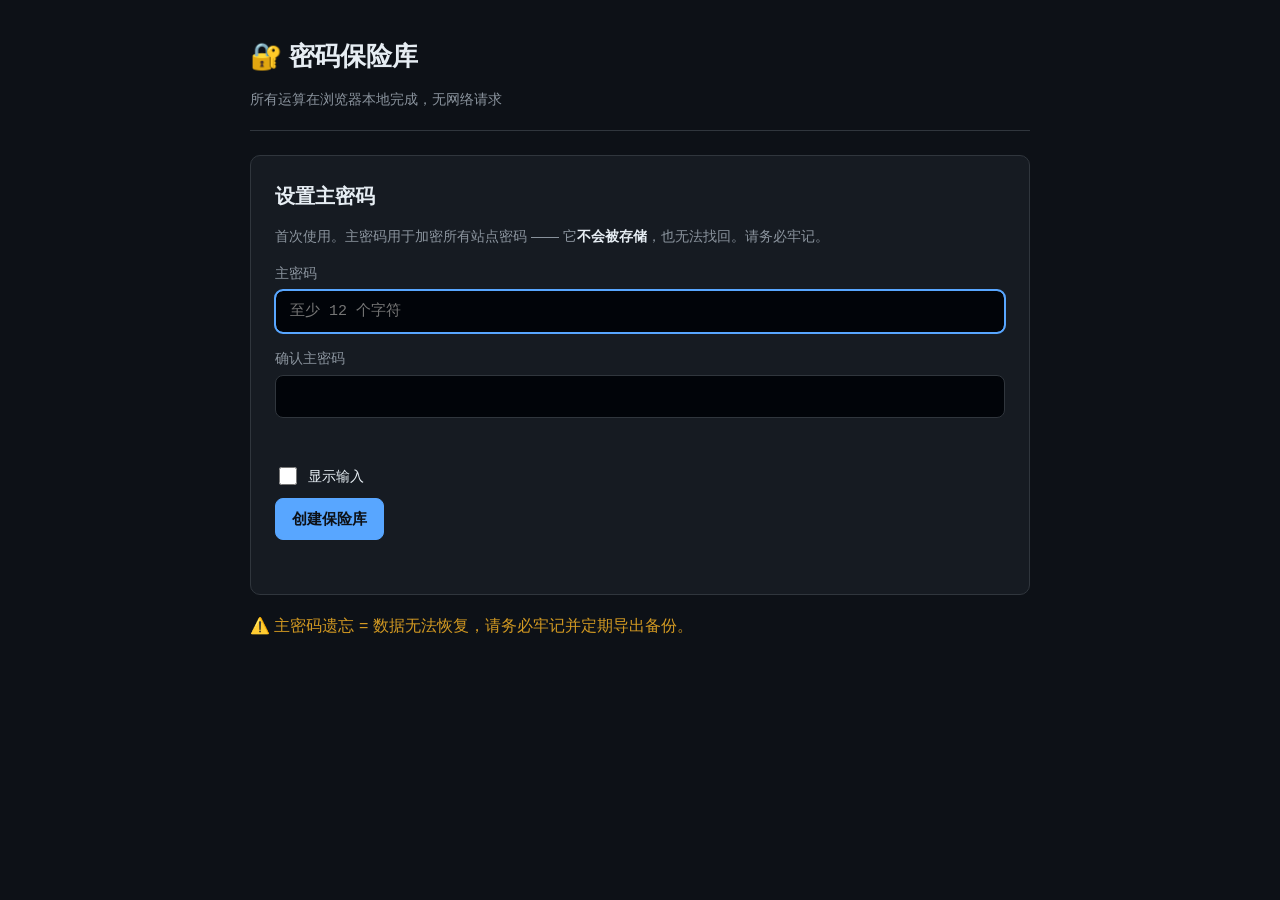
==== docs/index.html @ 6664d23a "upd" ====
<!DOCTYPE html>
<html lang="zh-CN">
<head>
<meta charset="UTF-8">
<meta name="viewport" content="width=device-width, initial-scale=1.0">
<title>密码保险库</title>
<link rel="stylesheet" href="vault/vault.css">
</head>
<body>
<header>
  <h1>🔐 密码保险库</h1>
  <p class="tagline">所有运算在浏览器本地完成，无网络请求</p>
</header>

<!-- ============ 解锁/设置界面 ============ -->
<section id="gate" class="card">
  <div id="gate-setup">
    <h2>设置主密码</h2>
    <p class="hint">首次使用。主密码用于加密所有站点密码 —— 它<b>不会被存储</b>，也无法找回。请务必牢记。</p>
    <label>主密码
      <input type="password" id="setup-pw1" autocomplete="new-password" placeholder="至少 12 个字符">
    </label>
    <label>确认主密码
      <input type="password" id="setup-pw2" autocomplete="new-password">
    </label>
    <div id="setup-meter" class="meter"></div>
    <label class="check"><input type="checkbox" id="setup-show"> 显示输入</label>
    <button id="setup-btn" class="primary">创建保险库</button>
    <div id="setup-status" class="status"></div>
  </div>

  <div id="gate-unlock" hidden>
    <h2>解锁保险库</h2>
    <label>主密码
      <input type="password" id="unlock-pw" autocomplete="current-password" placeholder="输入主密码">
    </label>
    <label class="check"><input type="checkbox" id="unlock-show"> 显示输入</label>
    <button id="unlock-btn" class="primary">解锁</button>
    <div id="unlock-status" class="status"></div>
    <p class="hint small">忘记主密码 = 数据无法恢复。可<a href="#" id="reset-link">重置保险库</a>（将清除所有数据）。</p>
  </div>
</section>

<!-- ============ 主界面 ============ -->
<main id="app" hidden>
  <div class="toolbar">
    <input type="search" id="search" placeholder="搜索站点…" autocomplete="off">
    <button id="add-btn" class="primary">+ 添加</button>
    <button id="lock-btn">锁定</button>
    <button id="menu-btn" title="设置">⚙</button>
  </div>
  <div id="entries" class="entries"></div>
  <div id="empty-hint" class="empty" hidden>暂无条目。点「+ 添加」创建第一个。</div>
</main>

<!-- ============ 添加/编辑条目 ============ -->
<dialog id="entry-dialog">
  <form method="dialog" id="entry-form">
    <h3 id="entry-title">添加条目</h3>
    <label>站点名称
      <input type="text" id="e-name" required placeholder="如 github.com">
    </label>
    <label>用户名 / 邮箱
      <input type="text" id="e-user" placeholder="可选">
    </label>
    <label>密码
      <div class="pw-row">
        <input type="text" id="e-pw" placeholder="手动输入或生成">
        <button type="button" id="e-gen" title="生成">🎲</button>
        <button type="button" id="e-copy" title="复制">⧉</button>
      </div>
    </label>
    <fieldset class="genopts">
      <legend>生成器</legend>
      <label>长度 <input type="number" id="g-len" value="20" min="6" max="64"></label>
      <label class="check"><input type="checkbox" id="g-upper" checked> A-Z</label>
      <label class="check"><input type="checkbox" id="g-lower" checked> a-z</label>
      <label class="check"><input type="checkbox" id="g-digit" checked> 0-9</label>
      <label class="check"><input type="checkbox" id="g-sym" checked> 符号</label>
      <label class="check"><input type="checkbox" id="g-amb"> 剔除易混淆</label>
    </fieldset>
    <div id="e-meter" class="meter"></div>
    <div class="dialog-actions">
      <button type="button" id="e-cancel">取消</button>
      <button type="submit" id="e-save" class="primary">保存</button>
    </div>
  </form>
</dialog>

<!-- ============ 设置菜单 ============ -->
<dialog id="menu-dialog">
  <h3>设置</h3>
  <button id="m-change" class="full">修改主密码</button>
  <button id="m-export" class="full">导出备份（密文）</button>
  <label class="full">导入备份
    <input type="file" id="m-import-file" accept=".json,application/json">
  </label>
  <button id="m-reset" class="full danger">重置保险库（清除全部）</button>
  <div class="dialog-actions"><button id="m-close" class="primary">关闭</button></div>
</dialog>

<!-- ============ 修改主密码 ============ -->
<dialog id="change-dialog">
  <form method="dialog" id="change-form">
    <h3>修改主密码</h3>
    <label>当前主密码 <input type="password" id="c-old" autocomplete="current-password"></label>
    <label>新主密码 <input type="password" id="c-new1" autocomplete="new-password"></label>
    <label>确认新主密码 <input type="password" id="c-new2" autocomplete="new-password"></label>
    <div id="c-status" class="status"></div>
    <div class="dialog-actions">
      <button type="button" id="c-cancel">取消</button>
      <button type="submit" class="primary">确认修改</button>
    </div>
  </form>
</dialog>

<footer>
  <p class="warn">⚠️ 主密码遗忘 = 数据无法恢复，请务必牢记并定期导出备份。</p>
</footer>

<script src="vault/crypto.js"></script>
<script src="vault/generator.js"></script>
<script src="vault/vault.js"></script>
<script src="vault/ui.js"></script>
</body>
</html>
---- docs/vault/vault.css ----
:root {
  --bg: #0d1117;
  --bg-soft: #161b22;
  --bg-input: #010409;
  --border: #30363d;
  --text: #e6edf3;
  --text-dim: #8b949e;
  --accent: #58a6ff;
  --accent-hover: #79b8ff;
  --green: #3fb950;
  --red: #f85149;
  --yellow: #d29922;
  --mono: ui-monospace, SFMono-Regular, "SF Mono", Menlo, Consolas, "Liberation Mono", monospace;
  --sans: -apple-system, BlinkMacSystemFont, "Segoe UI", "PingFang SC", "Hiragino Sans GB",
          "Microsoft YaHei", "Noto Sans SC", sans-serif;
}
* { box-sizing: border-box; }
html { -webkit-text-size-adjust: 100%; }
body {
  margin: 0; background: var(--bg); color: var(--text);
  font-family: var(--sans); font-size: 16px; line-height: 1.6;
  -webkit-font-smoothing: antialiased;
  max-width: 820px; margin: 0 auto; padding: 0 20px 48px;
}

header { padding: 36px 0 20px; border-bottom: 1px solid var(--border); margin-bottom: 24px; }
header h1 { margin: 0; font-size: 26px; font-weight: 700; letter-spacing: -0.01em; }
.tagline { margin: 10px 0 0; color: var(--text-dim); font-size: 14px; }

.card, main {
  background: var(--bg-soft); border: 1px solid var(--border); border-radius: 10px;
  padding: 24px; margin-bottom: 18px;
}
.card h2 { margin: 0 0 14px; font-size: 20px; font-weight: 600; }

label {
  display: flex; flex-direction: column; gap: 6px;
  font-size: 14px; color: var(--text-dim); margin-bottom: 14px;
}
label.check {
  flex-direction: row; align-items: center; gap: 8px;
  font-size: 14px; color: var(--text); margin-bottom: 10px;
}
label.full { display: block; margin-bottom: 12px; }

input[type=text], input[type=password], input[type=search], input[type=number], select {
  background: var(--bg-input); color: var(--text); border: 1px solid var(--border);
  border-radius: 8px; padding: 12px 14px; font-family: inherit; font-size: 15px; width: 100%;
  -webkit-appearance: none; appearance: none;
}
input[type=password], input[type=text]#e-pw {
  font-family: var(--mono); font-size: 15px;
}
input:focus, select:focus { outline: 2px solid var(--accent); outline-offset: -1px; border-color: var(--accent); }
input[type=number] { width: 96px; }
input[type=search] { flex: 1; min-width: 0; }
input[type=checkbox] { width: 18px; height: 18px; accent-color: var(--accent); }
input[type=file] { font-size: 14px; }

button {
  font-family: inherit; font-size: 15px; cursor: pointer; border-radius: 8px;
  border: 1px solid var(--border); background: var(--bg-soft); color: var(--text);
  padding: 10px 16px; min-height: 42px;
  transition: border-color .15s, color .15s, background .15s;
}
button:hover { border-color: var(--accent); color: var(--accent); }
button.primary {
  background: var(--accent); color: #0d1117; border-color: var(--accent); font-weight: 600;
}
button.primary:hover { background: var(--accent-hover); color: #0d1117; }
button.primary:disabled { opacity: 0.5; cursor: wait; }
button.danger { color: var(--red); border-color: var(--red); }
button.danger:hover { background: var(--red); color: #fff; }
button.full { display: block; width: 100%; margin-bottom: 10px; text-align: left; }
button.danger-text { color: var(--red); }
button.danger-text:hover { color: #fff; background: var(--red); border-color: var(--red); }

.hint { color: var(--text-dim); font-size: 14px; margin: 0 0 14px; line-height: 1.55; }
.hint.small { font-size: 13px; margin: 6px 0; }
.hint b, .hint a { color: var(--text); }
a { color: var(--accent); text-decoration: none; }
a:hover { text-decoration: underline; }
.warn { color: var(--yellow); }

.status { font-size: 14px; min-height: 20px; margin-top: 10px; color: var(--text-dim); }
.status.ok { color: var(--green); }
.status.err { color: var(--red); }

/* 强度计 */
.meter { font-size: 13px; color: var(--text-dim); min-height: 20px; margin: -2px 0 14px; }
.meter .bar {
  display: inline-block; height: 8px; width: 140px; background: var(--border);
  border-radius: 4px; vertical-align: middle; margin-right: 10px; overflow: hidden;
}
.meter .fill { display: block; height: 100%; width: 0; background: var(--red); transition: width .2s, background .2s; }
.meter.weak .fill { background: var(--red); }
.meter.medium .fill { background: var(--yellow); }
.meter.strong .fill { background: var(--green); }
.meter.excellent .fill { background: var(--green); }

/* 工具栏 */
.toolbar { display: flex; gap: 10px; align-items: center; margin-bottom: 18px; flex-wrap: wrap; }
.toolbar #search { flex: 1; min-width: 140px; }
.toolbar button { flex-shrink: 0; }

/* 条目列表 */
.entries { display: flex; flex-direction: column; gap: 10px; }
.entry {
  background: var(--bg-input); border: 1px solid var(--border);
  border-radius: 8px; padding: 14px 16px;
}
.entry-head { display: flex; align-items: center; gap: 10px; flex-wrap: wrap; }
.entry-name { font-weight: 600; flex: 1 1 auto; min-width: 0; font-size: 16px; word-break: break-word; }
.entry-user { color: var(--text-dim); font-size: 13px; flex-shrink: 0; }
.entry-actions { display: flex; gap: 6px; flex-wrap: wrap; }
.entry-actions button { padding: 6px 12px; font-size: 13px; min-height: 34px; }
.pw-display { display: flex; align-items: center; gap: 10px; margin-top: 10px; flex-wrap: wrap; }
.pw-display code {
  flex: 1 1 200px; background: var(--bg); padding: 8px 10px;
  border-radius: 5px; font-family: var(--mono); font-size: 15px; word-break: break-all;
}
.pw-display .meta { color: var(--text-dim); font-size: 12px; }
.empty { color: var(--text-dim); text-align: center; padding: 36px 12px; font-size: 15px; }

/* dialog */
dialog {
  background: var(--bg-soft); border: 1px solid var(--border); border-radius: 12px;
  color: var(--text); padding: 0; max-width: min(520px, 94vw); width: 100%;
}
dialog::backdrop { background: rgba(1,4,9,0.75); }
form { padding: 22px; }
dialog h3 { margin: 0 0 16px; font-size: 19px; font-weight: 600; }
.pw-row { display: flex; gap: 6px; }
.pw-row input { flex: 1; }
.pw-row button { padding: 8px 12px; min-height: 42px; }
.genopts {
  border: 1px solid var(--border); border-radius: 8px;
  padding: 12px 14px 4px; margin: 0 0 14px;
}
.genopts legend { color: var(--text-dim); font-size: 12px; padding: 0 6px; }
.genopts label {
  display: inline-flex; flex-direction: row; align-items: center;
  margin-right: 14px; margin-bottom: 8px; font-size: 14px;
}
.genopts label[for=g-len], .genopts label:has(input[type=number]) {
  display: inline-flex; gap: 8px;
}
.dialog-actions { display: flex; justify-content: flex-end; gap: 10px; margin-top: 18px; flex-wrap: wrap; }
.dialog-actions button { flex-shrink: 0; }
hr { border: none; border-top: 1px solid var(--border); margin: 14px 0; }

/* ============ 移动端适配 ============ */
@media (max-width: 640px) {
  body { padding: 0 14px 32px; font-size: 15px; }
  header { padding: 24px 0 16px; margin-bottom: 20px; }
  header h1 { font-size: 22px; }
  .tagline { font-size: 13px; }

  .card, main { padding: 18px; border-radius: 8px; }
  .card h2 { font-size: 18px; }

  .toolbar { gap: 8px; }
  .toolbar #search { flex: 1 0 100%; order: -1; }
  .toolbar button { flex: 1; }

  .entry { padding: 12px 14px; }
  .entry-head { gap: 8px; }
  .entry-name { font-size: 15px; flex-basis: 100%; }
  .entry-user { flex-basis: 100%; }
  .entry-actions { width: 100%; margin-top: 8px; }
  .entry-actions button { flex: 1; padding: 8px 6px; font-size: 13px; }

  .pw-display code { font-size: 14px; }

  dialog { max-width: 100vw; border-radius: 12px 12px 0 0; margin: 0; }
  form { padding: 18px; }
  dialog h3 { font-size: 17px; }
  .dialog-actions button { flex: 1; }

  input[type=text], input[type=password], input[type=search], input[type=number], select {
    font-size: 16px;   /* iOS 防止输入时自动放大页面 */
    padding: 11px 12px;
  }
  button { font-size: 15px; }
}

@media (max-width: 380px) {
  body { padding: 0 10px 24px; }
  .card, main { padding: 14px; }
  header h1 { font-size: 20px; }
}
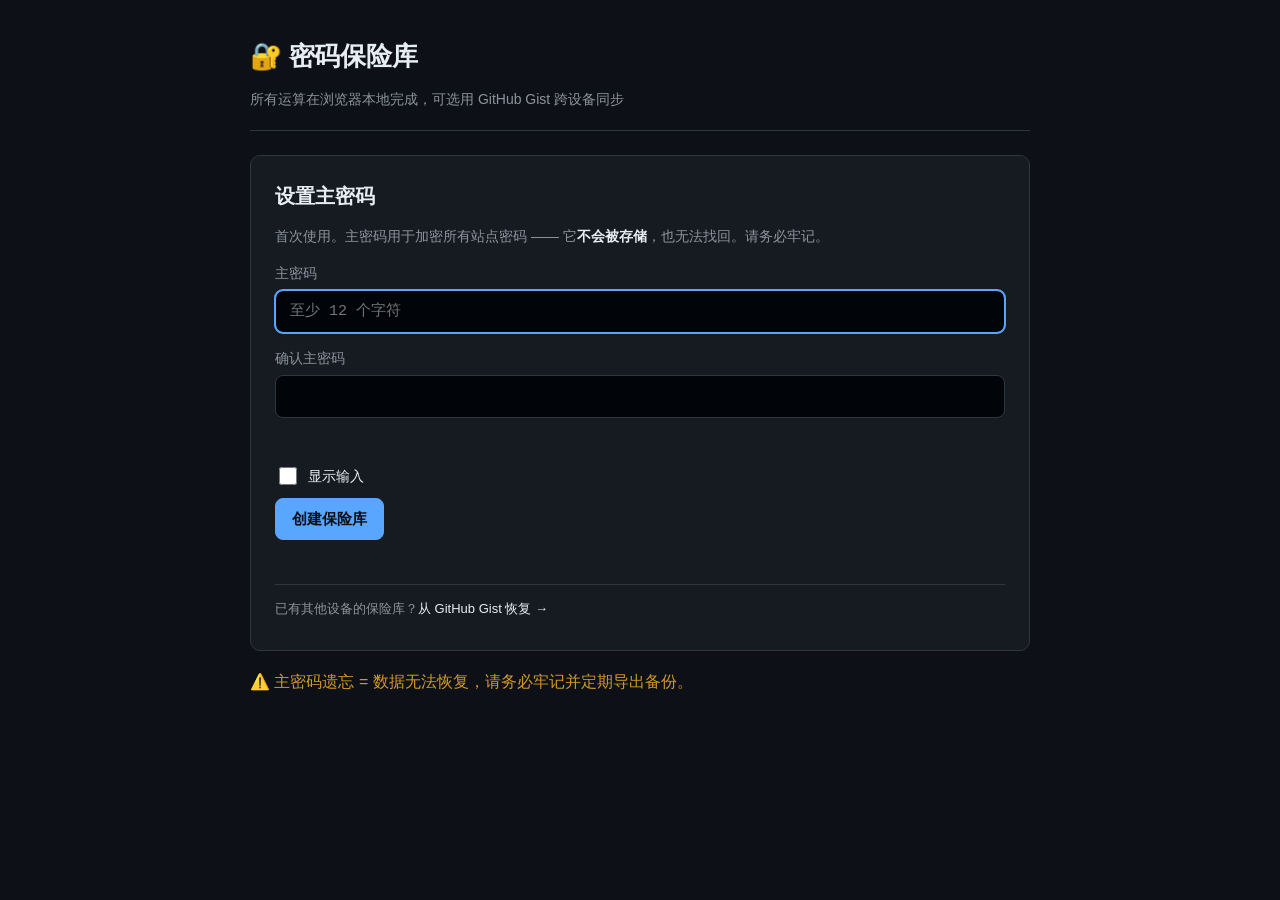
==== commit 29c588ba: "support PAT Authentication" ====
--- a/docs/index.html
+++ b/docs/index.html
@@ -9,7 +9,7 @@
 <body>
 <header>
   <h1>🔐 密码保险库</h1>
-  <p class="tagline">所有运算在浏览器本地完成，无网络请求</p>
+  <p class="tagline">所有运算在浏览器本地完成，可选用 GitHub Gist 跨设备同步</p>
 </header>
 
 <!-- ============ 解锁/设置界面 ============ -->
@@ -27,6 +27,8 @@
     <label class="check"><input type="checkbox" id="setup-show"> 显示输入</label>
     <button id="setup-btn" class="primary">创建保险库</button>
     <div id="setup-status" class="status"></div>
+    <hr>
+    <p class="hint small">已有其他设备的保险库？<a href="#" id="restore-link">从 GitHub Gist 恢复 →</a></p>
   </div>
 
   <div id="gate-unlock" hidden>
@@ -43,6 +45,7 @@
 
 <!-- ============ 主界面 ============ -->
 <main id="app" hidden>
+  <div id="sync-badge" class="sync-badge" hidden></div>
   <div class="toolbar">
     <input type="search" id="search" placeholder="搜索站点…" autocomplete="off">
     <button id="add-btn" class="primary">+ 添加</button>
@@ -89,14 +92,17 @@
 
 <!-- ============ 设置菜单 ============ -->
 <dialog id="menu-dialog">
-  <h3>设置</h3>
-  <button id="m-change" class="full">修改主密码</button>
-  <button id="m-export" class="full">导出备份（密文）</button>
-  <label class="full">导入备份
-    <input type="file" id="m-import-file" accept=".json,application/json">
-  </label>
-  <button id="m-reset" class="full danger">重置保险库（清除全部）</button>
-  <div class="dialog-actions"><button id="m-close" class="primary">关闭</button></div>
+  <form method="dialog">
+    <h3>设置</h3>
+    <button type="button" id="m-sync" class="full">☁ 云同步设置</button>
+    <button type="button" id="m-change" class="full">修改主密码</button>
+    <button type="button" id="m-export" class="full">导出备份（密文）</button>
+    <label class="full">导入备份
+      <input type="file" id="m-import-file" accept=".json,application/json">
+    </label>
+    <button type="button" id="m-reset" class="full danger">重置保险库（清除全部）</button>
+    <div class="dialog-actions"><button type="button" id="m-close" class="primary">关闭</button></div>
+  </form>
 </dialog>
 
 <!-- ============ 修改主密码 ============ -->
@@ -114,12 +120,103 @@
   </form>
 </dialog>
 
+<!-- ============ 云同步配置 ============ -->
+<dialog id="sync-dialog">
+  <form method="dialog" id="sync-form">
+    <h3>云同步（GitHub Gist）</h3>
+
+    <!-- 未启用时显示 -->
+    <div id="sync-off">
+      <p class="hint">
+        将加密后的保险库存到你自己的 <b>私有 GitHub Gist</b>，实现跨设备同步。
+        Gist 内容始终是密文，GitHub 看不到任何明文。
+      </p>
+      <label>Personal Access Token
+        <input type="password" id="sync-token" autocomplete="off"
+               placeholder="ghp_ / github_pat_ 开头">
+      </label>
+      <p class="hint small">
+        在 <a href="https://github.com/settings/personal-access-tokens/new" target="_blank" rel="noreferrer">
+        GitHub → Settings → Developer settings → Fine-grained tokens</a>
+        创建，仅需勾选 <b>Gists: Read and write</b> 权限。
+      </p>
+      <label>Gist ID <span class="dim">（可选，已有则复用；留空则自动创建）</span>
+        <input type="text" id="sync-gistid" autocomplete="off" placeholder="留空 = 创建新 Gist">
+      </label>
+      <div id="sync-off-status" class="status"></div>
+      <div class="dialog-actions">
+        <button type="button" id="sync-cancel">取消</button>
+        <button type="button" id="sync-enable" class="primary">启用同步</button>
+      </div>
+    </div>
+
+    <!-- 已启用时显示 -->
+    <div id="sync-on" hidden>
+      <p class="hint">
+        云同步已启用。<br>
+        <b>Gist ID：</b><code id="sync-info-gistid"></code><br>
+        <b>上次同步：</b><span id="sync-info-time"></span>
+      </p>
+      <div id="sync-on-status" class="status"></div>
+      <div class="dialog-actions" style="flex-wrap: wrap; gap: 8px;">
+        <button type="button" id="sync-pull">立即拉取</button>
+        <button type="button" id="sync-push">立即推送</button>
+        <button type="button" id="sync-disable" class="danger">关闭同步</button>
+        <button type="button" id="sync-close-on" class="primary">关闭</button>
+      </div>
+    </div>
+  </form>
+</dialog>
+
+<!-- ============ 同步冲突 ============ -->
+<dialog id="conflict-dialog">
+  <form method="dialog">
+    <h3>⚠ 同步冲突</h3>
+    <p class="hint">
+      检测到<b>远端 Gist 与本地不一致</b>——你可能在另一台设备上修改过。请选择处理方式：
+    </p>
+    <div class="dialog-actions" style="flex-direction: column; align-items: stretch;">
+      <button type="button" id="cf-pull" class="full">拉取远端 → 覆盖本地（推荐）</button>
+      <button type="button" id="cf-push" class="full danger">本地覆盖远端（放弃远端变更）</button>
+      <button type="button" id="cf-later" class="full">稍后处理（保持本地未同步）</button>
+    </div>
+  </form>
+</dialog>
+
+<!-- ============ 从 Gist 恢复 ============ -->
+<dialog id="restore-dialog">
+  <form method="dialog" id="restore-form">
+    <h3>从 GitHub Gist 恢复</h3>
+    <p class="hint">
+      从另一台已启用云同步的设备接入。你需要：<br>
+      1. 该设备的 <b>Gist ID</b><br>
+      2. 一个有 <b>Gists</b> 权限的 GitHub PAT<br>
+      3. 创建保险库时的 <b>主密码</b>
+    </p>
+    <label>Personal Access Token
+      <input type="password" id="r-token" autocomplete="off">
+    </label>
+    <label>Gist ID
+      <input type="text" id="r-gistid" autocomplete="off">
+    </label>
+    <label>主密码
+      <input type="password" id="r-master" autocomplete="current-password">
+    </label>
+    <div id="r-status" class="status"></div>
+    <div class="dialog-actions">
+      <button type="button" id="r-cancel">取消</button>
+      <button type="button" id="r-go" class="primary">恢复</button>
+    </div>
+  </form>
+</dialog>
+
 <footer>
   <p class="warn">⚠️ 主密码遗忘 = 数据无法恢复，请务必牢记并定期导出备份。</p>
 </footer>
 
 <script src="vault/crypto.js"></script>
 <script src="vault/generator.js"></script>
+<script src="vault/sync.js"></script>
 <script src="vault/vault.js"></script>
 <script src="vault/ui.js"></script>
 </body>
--- a/docs/vault/vault.css
+++ b/docs/vault/vault.css
@@ -122,6 +122,24 @@
 .pw-display .meta { color: var(--text-dim); font-size: 12px; }
 .empty { color: var(--text-dim); text-align: center; padding: 36px 12px; font-size: 15px; }
 
+/* ============ 云同步徽章 ============ */
+.sync-badge {
+  display: inline-flex; align-items: center; gap: 4px;
+  padding: 6px 12px; border-radius: 999px; font-size: 13px;
+  background: var(--bg-input); border: 1px solid var(--border);
+  color: var(--text-dim); cursor: pointer;
+  margin-bottom: 12px;
+  transition: border-color .15s, color .15s;
+}
+.sync-badge:hover { border-color: var(--accent); color: var(--accent); }
+.sync-badge.ok { color: var(--green); border-color: rgba(63, 185, 80, 0.4); }
+.sync-badge.syncing { color: var(--accent); border-color: rgba(88, 166, 255, 0.4); }
+.sync-badge.pending { color: var(--yellow); border-color: rgba(210, 153, 34, 0.4); }
+.sync-badge.err { color: var(--red); border-color: rgba(248, 81, 73, 0.4); }
+
+.dim { color: var(--text-dim); font-weight: normal; }
+code { font-family: var(--mono); }
+
 /* dialog */
 dialog {
   background: var(--bg-soft); border: 1px solid var(--border); border-radius: 12px;
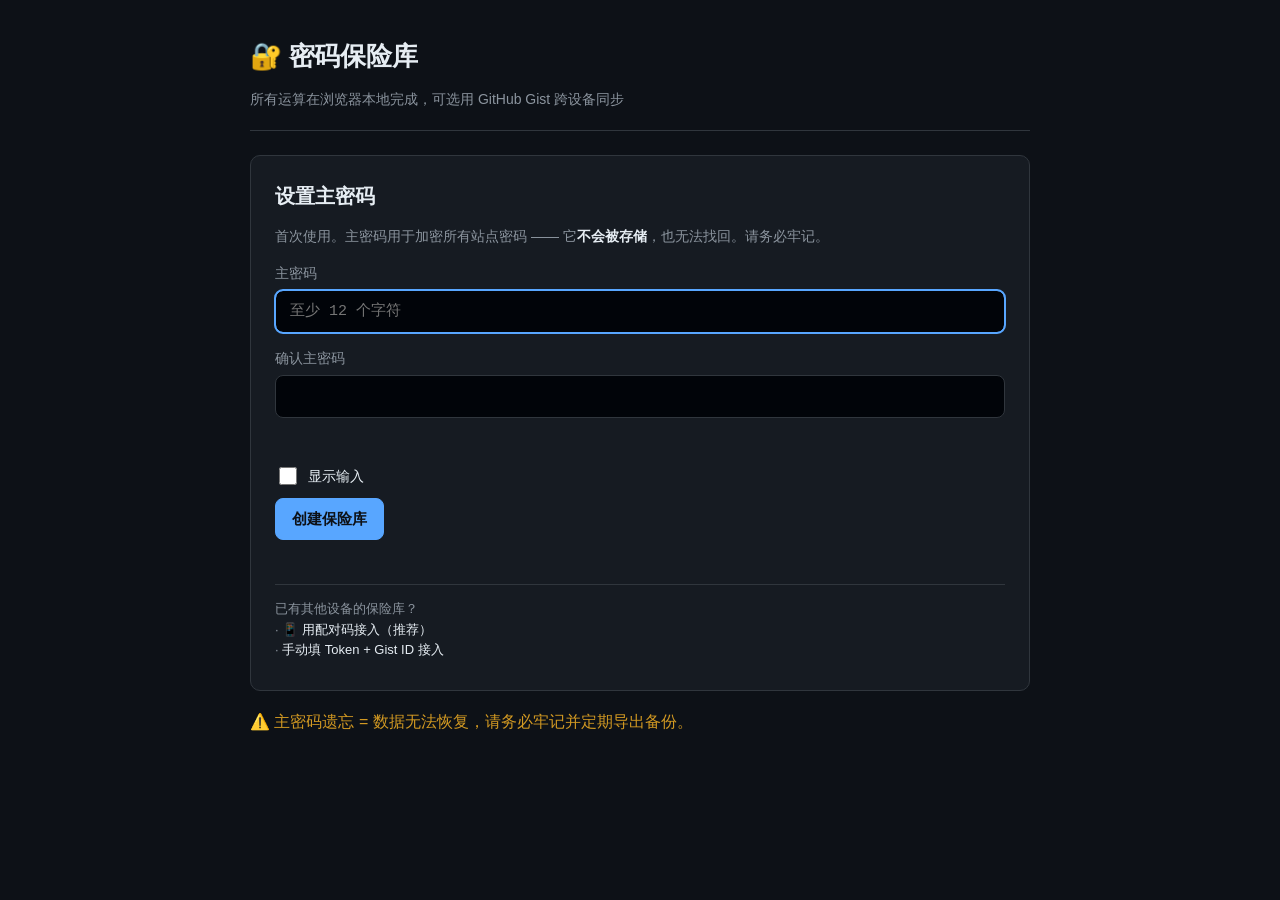
==== commit c7d32321: "support QR auth and PAT modification" ====
--- a/docs/index.html
+++ b/docs/index.html
@@ -28,7 +28,11 @@
     <button id="setup-btn" class="primary">创建保险库</button>
     <div id="setup-status" class="status"></div>
     <hr>
-    <p class="hint small">已有其他设备的保险库？<a href="#" id="restore-link">从 GitHub Gist 恢复 →</a></p>
+    <p class="hint small">
+      已有其他设备的保险库？<br>
+      · <a href="#" id="pair-link">📱 用配对码接入（推荐）</a><br>
+      · <a href="#" id="restore-link">手动填 Token + Gist ID 接入</a>
+    </p>
   </div>
 
   <div id="gate-unlock" hidden>
@@ -155,15 +159,43 @@
       <p class="hint">
         云同步已启用。<br>
         <b>Gist ID：</b><code id="sync-info-gistid"></code><br>
+        <b>Token 状态：</b><span id="sync-info-token">检测中…</span><br>
         <b>上次同步：</b><span id="sync-info-time"></span>
       </p>
       <div id="sync-on-status" class="status"></div>
       <div class="dialog-actions" style="flex-wrap: wrap; gap: 8px;">
+        <button type="button" id="sync-add-device" class="primary">📱 添加新设备</button>
         <button type="button" id="sync-pull">立即拉取</button>
         <button type="button" id="sync-push">立即推送</button>
+        <button type="button" id="sync-replace-token">🔄 更换 Token</button>
         <button type="button" id="sync-disable" class="danger">关闭同步</button>
-        <button type="button" id="sync-close-on" class="primary">关闭</button>
+        <button type="button" id="sync-close-on">关闭</button>
       </div>
+    </div>
+  </form>
+</dialog>
+
+<!-- ============ 添加新设备（QR 配对）============ -->
+<dialog id="pair-dialog">
+  <form method="dialog">
+    <h3>📱 添加新设备</h3>
+    <p class="hint">
+      在<b>新设备</b>上扫描 QR 码或打开链接，然后输入下方 <b>PIN 码</b> 与主密码即可接入。
+      配对码 <b>30 秒后失效</b>，且一次生成一次一变。
+    </p>
+    <div id="pair-qr" class="pair-qr"></div>
+    <div class="pair-pin-box">
+      <div class="pair-pin-label">配对 PIN</div>
+      <div class="pair-pin" id="pair-pin">- - - -</div>
+    </div>
+    <div class="pair-url-row">
+      <input type="text" id="pair-url" readonly>
+      <button type="button" id="pair-copy">复制链接</button>
+    </div>
+    <div id="pair-countdown" class="hint small"></div>
+    <div class="dialog-actions">
+      <button type="button" id="pair-regen">重新生成</button>
+      <button type="button" id="pair-close" class="primary">关闭</button>
     </div>
   </form>
 </dialog>
@@ -210,12 +242,87 @@
   </form>
 </dialog>
 
+<!-- ============ 用配对码接入 ============ -->
+<dialog id="accept-dialog">
+  <form method="dialog" id="accept-form">
+    <h3>📱 用配对码接入</h3>
+    <p class="hint">
+      在源设备打开「设置 → 云同步 → 📱 添加新设备」，然后：<br>
+      · 扫码打开的链接会自动填入 <b>配对码</b>；<br>
+      · 或将链接粘贴到下方，再输入源设备屏幕上显示的 <b>4 位 PIN</b>。
+    </p>
+    <label>配对链接 <span class="dim">（扫码自动填入，或手动粘贴）</span>
+      <input type="text" id="a-url" autocomplete="off" placeholder="https://.../#pair=...">
+    </label>
+    <label>PIN 码
+      <input type="text" id="a-pin" inputmode="numeric" pattern="\d{4}" maxlength="4"
+             autocomplete="off" placeholder="4 位数字">
+    </label>
+    <label>主密码
+      <input type="password" id="a-master" autocomplete="current-password">
+    </label>
+    <div id="a-status" class="status"></div>
+    <div class="dialog-actions">
+      <button type="button" id="a-cancel">取消</button>
+      <button type="button" id="a-go" class="primary">接入</button>
+    </div>
+  </form>
+</dialog>
+
+<!-- ============ 更换 Token ============ -->
+<dialog id="replace-token-dialog">
+  <form method="dialog">
+    <h3>🔄 更换 Personal Access Token</h3>
+    <p class="hint">
+      粘贴新的 GitHub Fine-grained PAT（需 <b>Gists: Read and write</b> 权限）。
+      Gist ID 不会改变——新 Token 必须能访问<b>当前 Gist</b>，否则不予保存。
+    </p>
+    <label>新 Token
+      <input type="password" id="rt-token" autocomplete="off"
+             placeholder="ghp_ / github_pat_ 开头">
+    </label>
+    <p class="hint small">
+      在 <a href="https://github.com/settings/personal-access-tokens/new" target="_blank" rel="noreferrer">GitHub 设置</a>
+      创建新 token。旧 token 若已泄露/过期，请到
+      <a href="https://github.com/settings/tokens" target="_blank" rel="noreferrer">token 列表</a>
+      吊销。
+    </p>
+    <div id="rt-status" class="status"></div>
+    <div class="dialog-actions">
+      <button type="button" id="rt-cancel">取消</button>
+      <button type="button" id="rt-go" class="primary">验证并更换</button>
+    </div>
+  </form>
+</dialog>
+
+<!-- ============ 重置确认 ============ -->
+<dialog id="reset-dialog">
+  <form method="dialog">
+    <h3>⚠️ 重置保险库</h3>
+    <p class="hint">
+      此操作会<b>清除本设备</b>浏览器中的所有保险库数据（条目、主密码验证器、同步凭证）。
+      本地数据一经删除<b>无法恢复</b>。请选择处理方式：
+    </p>
+    <p id="reset-remote-note" class="hint small" hidden>
+      本设备已启用云同步。你可以只清本地（云端保留，将来可在别处恢复），
+      或同时删除云端 Gist（一同永久销毁）。
+    </p>
+    <div id="reset-status" class="status"></div>
+    <div class="dialog-actions" style="flex-direction: column; align-items: stretch;">
+      <button type="button" id="reset-local" class="full danger">仅清本地（保留云端 Gist）</button>
+      <button type="button" id="reset-both" class="full danger" hidden>同时删除云端 Gist（永久销毁）</button>
+      <button type="button" id="reset-cancel" class="full">取消</button>
+    </div>
+  </form>
+</dialog>
+
 <footer>
   <p class="warn">⚠️ 主密码遗忘 = 数据无法恢复，请务必牢记并定期导出备份。</p>
 </footer>
 
 <script src="vault/crypto.js"></script>
 <script src="vault/generator.js"></script>
+<script src="vault/qr.js"></script>
 <script src="vault/sync.js"></script>
 <script src="vault/vault.js"></script>
 <script src="vault/ui.js"></script>
--- a/docs/vault/vault.css
+++ b/docs/vault/vault.css
@@ -139,6 +139,38 @@
 
 .dim { color: var(--text-dim); font-weight: normal; }
 code { font-family: var(--mono); }
+.ok-text { color: var(--green); }
+.err-text { color: var(--red); }
+
+/* ============ 配对 QR ============ */
+.pair-qr {
+  width: 260px; height: 260px; max-width: 100%;
+  margin: 12px auto; background: #fff; padding: 12px;
+  border-radius: 8px;
+}
+.pair-qr svg { display: block; width: 100%; height: 100%; }
+
+.pair-pin-box {
+  text-align: center; margin: 16px 0 12px;
+  padding: 14px; background: var(--bg-input);
+  border: 1px solid var(--border); border-radius: 8px;
+}
+.pair-pin-label { color: var(--text-dim); font-size: 12px; margin-bottom: 6px; }
+.pair-pin {
+  font-family: var(--mono); font-size: 32px; font-weight: 700;
+  letter-spacing: 12px; color: var(--accent);
+}
+.pair-url-row { display: flex; gap: 8px; margin-bottom: 10px; }
+.pair-url-row input {
+  flex: 1; font-family: var(--mono); font-size: 12px;
+  overflow: hidden; text-overflow: ellipsis;
+}
+.pair-url-row button { flex-shrink: 0; }
+
+@media (max-width: 640px) {
+  .pair-qr { width: 220px; height: 220px; }
+  .pair-pin { font-size: 28px; letter-spacing: 10px; }
+}
 
 /* dialog */
 dialog {
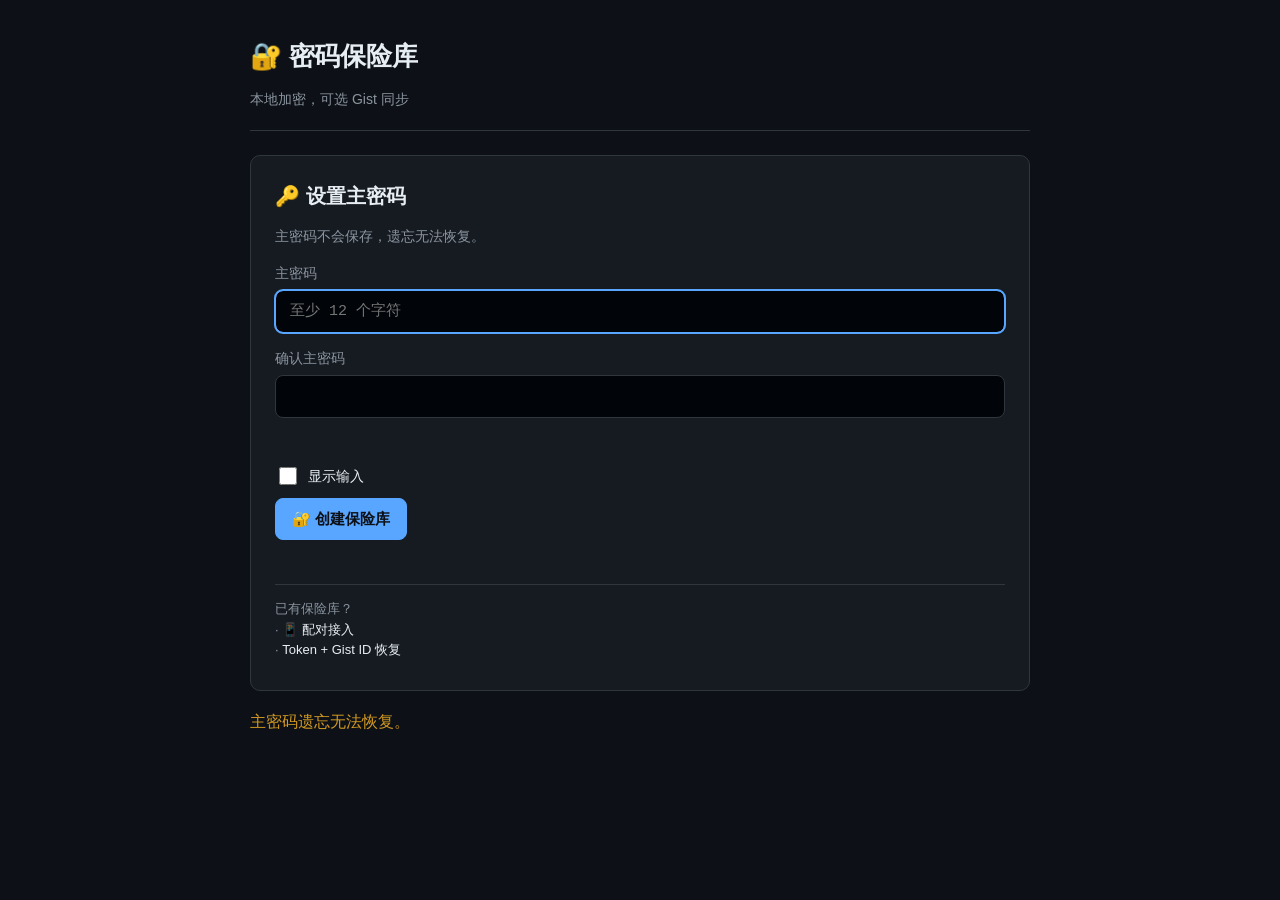
==== commit 39689ee5: "augment safty and simplify ui design" ====
--- a/docs/index.html
+++ b/docs/index.html
@@ -9,14 +9,14 @@
 <body>
 <header>
   <h1>🔐 密码保险库</h1>
-  <p class="tagline">所有运算在浏览器本地完成，可选用 GitHub Gist 跨设备同步</p>
+  <p class="tagline">本地加密，可选 Gist 同步</p>
 </header>
 
 <!-- ============ 解锁/设置界面 ============ -->
 <section id="gate" class="card">
   <div id="gate-setup">
-    <h2>设置主密码</h2>
-    <p class="hint">首次使用。主密码用于加密所有站点密码 —— 它<b>不会被存储</b>，也无法找回。请务必牢记。</p>
+    <h2>🔑 设置主密码</h2>
+    <p class="hint">主密码不会保存，遗忘无法恢复。</p>
     <label>主密码
       <input type="password" id="setup-pw1" autocomplete="new-password" placeholder="至少 12 个字符">
     </label>
@@ -25,25 +25,25 @@
     </label>
     <div id="setup-meter" class="meter"></div>
     <label class="check"><input type="checkbox" id="setup-show"> 显示输入</label>
-    <button id="setup-btn" class="primary">创建保险库</button>
+    <button id="setup-btn" class="primary">🔐 创建保险库</button>
     <div id="setup-status" class="status"></div>
     <hr>
     <p class="hint small">
-      已有其他设备的保险库？<br>
-      · <a href="#" id="pair-link">📱 用配对码接入（推荐）</a><br>
-      · <a href="#" id="restore-link">手动填 Token + Gist ID 接入</a>
+      已有保险库？<br>
+      · <a href="#" id="pair-link">📱 配对接入</a><br>
+      · <a href="#" id="restore-link">Token + Gist ID 恢复</a>
     </p>
   </div>
 
   <div id="gate-unlock" hidden>
-    <h2>解锁保险库</h2>
+    <h2>🔓 解锁保险库</h2>
     <label>主密码
       <input type="password" id="unlock-pw" autocomplete="current-password" placeholder="输入主密码">
     </label>
     <label class="check"><input type="checkbox" id="unlock-show"> 显示输入</label>
-    <button id="unlock-btn" class="primary">解锁</button>
+    <button id="unlock-btn" class="primary">🔓 解锁</button>
     <div id="unlock-status" class="status"></div>
-    <p class="hint small">忘记主密码 = 数据无法恢复。可<a href="#" id="reset-link">重置保险库</a>（将清除所有数据）。</p>
+    <p class="hint small">忘记主密码只能<a href="#" id="reset-link">重置保险库</a>。</p>
   </div>
 </section>
 
@@ -52,18 +52,18 @@
   <div id="sync-badge" class="sync-badge" hidden></div>
   <div class="toolbar">
     <input type="search" id="search" placeholder="搜索站点…" autocomplete="off">
-    <button id="add-btn" class="primary">+ 添加</button>
-    <button id="lock-btn">锁定</button>
+    <button id="add-btn" class="primary">➕ 添加</button>
+    <button id="lock-btn">🔒 锁定</button>
     <button id="menu-btn" title="设置">⚙</button>
   </div>
   <div id="entries" class="entries"></div>
-  <div id="empty-hint" class="empty" hidden>暂无条目。点「+ 添加」创建第一个。</div>
+  <div id="empty-hint" class="empty" hidden>暂无条目。点「➕ 添加」创建第一个。</div>
 </main>
 
 <!-- ============ 添加/编辑条目 ============ -->
 <dialog id="entry-dialog">
   <form method="dialog" id="entry-form">
-    <h3 id="entry-title">添加条目</h3>
+    <h3 id="entry-title">➕ 添加条目</h3>
     <label>站点名称
       <input type="text" id="e-name" required placeholder="如 github.com">
     </label>
@@ -97,14 +97,14 @@
 <!-- ============ 设置菜单 ============ -->
 <dialog id="menu-dialog">
   <form method="dialog">
-    <h3>设置</h3>
-    <button type="button" id="m-sync" class="full">☁ 云同步设置</button>
-    <button type="button" id="m-change" class="full">修改主密码</button>
-    <button type="button" id="m-export" class="full">导出备份（密文）</button>
-    <label class="full">导入备份
+    <h3>⚙ 设置</h3>
+    <button type="button" id="m-sync" class="full">☁ 云同步</button>
+    <button type="button" id="m-change" class="full">🔑 修改主密码</button>
+    <button type="button" id="m-export" class="full">⬇ 导出备份</button>
+    <label class="full">⬆ 导入备份
       <input type="file" id="m-import-file" accept=".json,application/json">
     </label>
-    <button type="button" id="m-reset" class="full danger">重置保险库（清除全部）</button>
+    <button type="button" id="m-reset" class="full danger">🗑 重置保险库</button>
     <div class="dialog-actions"><button type="button" id="m-close" class="primary">关闭</button></div>
   </form>
 </dialog>
@@ -112,14 +112,14 @@
 <!-- ============ 修改主密码 ============ -->
 <dialog id="change-dialog">
   <form method="dialog" id="change-form">
-    <h3>修改主密码</h3>
+    <h3>🔑 修改主密码</h3>
     <label>当前主密码 <input type="password" id="c-old" autocomplete="current-password"></label>
     <label>新主密码 <input type="password" id="c-new1" autocomplete="new-password"></label>
     <label>确认新主密码 <input type="password" id="c-new2" autocomplete="new-password"></label>
     <div id="c-status" class="status"></div>
     <div class="dialog-actions">
       <button type="button" id="c-cancel">取消</button>
-      <button type="submit" class="primary">确认修改</button>
+      <button type="submit" class="primary">✅ 确认修改</button>
     </div>
   </form>
 </dialog>
@@ -127,46 +127,43 @@
 <!-- ============ 云同步配置 ============ -->
 <dialog id="sync-dialog">
   <form method="dialog" id="sync-form">
-    <h3>云同步（GitHub Gist）</h3>
+    <h3>☁ 云同步</h3>
 
     <!-- 未启用时显示 -->
     <div id="sync-off">
       <p class="hint">
-        将加密后的保险库存到你自己的 <b>私有 GitHub Gist</b>，实现跨设备同步。
-        Gist 内容始终是密文，GitHub 看不到任何明文。
+        同步到私有 Gist，上传内容始终是密文。
       </p>
       <label>Personal Access Token
         <input type="password" id="sync-token" autocomplete="off"
                placeholder="ghp_ / github_pat_ 开头">
       </label>
       <p class="hint small">
-        在 <a href="https://github.com/settings/personal-access-tokens/new" target="_blank" rel="noreferrer">
-        GitHub → Settings → Developer settings → Fine-grained tokens</a>
-        创建，仅需勾选 <b>Gists: Read and write</b> 权限。
+        在 <a href="https://github.com/settings/personal-access-tokens/new" target="_blank" rel="noreferrer">GitHub 设置</a>
+        创建有 <b>Gists: Read and write</b> 权限的 Token。
       </p>
-      <label>Gist ID <span class="dim">（可选，已有则复用；留空则自动创建）</span>
+      <label>Gist ID <span class="dim">（留空新建）</span>
         <input type="text" id="sync-gistid" autocomplete="off" placeholder="留空 = 创建新 Gist">
       </label>
       <div id="sync-off-status" class="status"></div>
       <div class="dialog-actions">
         <button type="button" id="sync-cancel">取消</button>
-        <button type="button" id="sync-enable" class="primary">启用同步</button>
+        <button type="button" id="sync-enable" class="primary">✅ 启用同步</button>
       </div>
     </div>
 
     <!-- 已启用时显示 -->
     <div id="sync-on" hidden>
       <p class="hint">
-        云同步已启用。<br>
         <b>Gist ID：</b><code id="sync-info-gistid"></code><br>
-        <b>Token 状态：</b><span id="sync-info-token">检测中…</span><br>
-        <b>上次同步：</b><span id="sync-info-time"></span>
+        <b>Token：</b><span id="sync-info-token">检测中…</span><br>
+        <b>上次：</b><span id="sync-info-time"></span>
       </p>
       <div id="sync-on-status" class="status"></div>
       <div class="dialog-actions" style="flex-wrap: wrap; gap: 8px;">
         <button type="button" id="sync-add-device" class="primary">📱 添加新设备</button>
-        <button type="button" id="sync-pull">立即拉取</button>
-        <button type="button" id="sync-push">立即推送</button>
+        <button type="button" id="sync-pull">⬇ 立即拉取</button>
+        <button type="button" id="sync-push">⬆ 立即推送</button>
         <button type="button" id="sync-replace-token">🔄 更换 Token</button>
         <button type="button" id="sync-disable" class="danger">关闭同步</button>
         <button type="button" id="sync-close-on">关闭</button>
@@ -180,21 +177,20 @@
   <form method="dialog">
     <h3>📱 添加新设备</h3>
     <p class="hint">
-      在<b>新设备</b>上扫描 QR 码或打开链接，然后输入下方 <b>PIN 码</b> 与主密码即可接入。
-      配对码 <b>30 秒后失效</b>，且一次生成一次一变。
+      新设备扫码或打开链接，输入 PIN 和主密码。30 秒内有效。
     </p>
     <div id="pair-qr" class="pair-qr"></div>
     <div class="pair-pin-box">
       <div class="pair-pin-label">配对 PIN</div>
-      <div class="pair-pin" id="pair-pin">- - - -</div>
+      <div class="pair-pin" id="pair-pin">- - - - - -</div>
     </div>
     <div class="pair-url-row">
       <input type="text" id="pair-url" readonly>
-      <button type="button" id="pair-copy">复制链接</button>
+      <button type="button" id="pair-copy">📋 复制链接</button>
     </div>
     <div id="pair-countdown" class="hint small"></div>
     <div class="dialog-actions">
-      <button type="button" id="pair-regen">重新生成</button>
+      <button type="button" id="pair-regen">🔄 重新生成</button>
       <button type="button" id="pair-close" class="primary">关闭</button>
     </div>
   </form>
@@ -205,12 +201,12 @@
   <form method="dialog">
     <h3>⚠ 同步冲突</h3>
     <p class="hint">
-      检测到<b>远端 Gist 与本地不一致</b>——你可能在另一台设备上修改过。请选择处理方式：
+      远端与本地都有变更。请选择处理方式：
     </p>
     <div class="dialog-actions" style="flex-direction: column; align-items: stretch;">
       <button type="button" id="cf-pull" class="full">拉取远端 → 覆盖本地（推荐）</button>
       <button type="button" id="cf-push" class="full danger">本地覆盖远端（放弃远端变更）</button>
-      <button type="button" id="cf-later" class="full">稍后处理（保持本地未同步）</button>
+      <button type="button" id="cf-later" class="full">稍后处理</button>
     </div>
   </form>
 </dialog>
@@ -218,12 +214,9 @@
 <!-- ============ 从 Gist 恢复 ============ -->
 <dialog id="restore-dialog">
   <form method="dialog" id="restore-form">
-    <h3>从 GitHub Gist 恢复</h3>
-    <p class="hint">
-      从另一台已启用云同步的设备接入。你需要：<br>
-      1. 该设备的 <b>Gist ID</b><br>
-      2. 一个有 <b>Gists</b> 权限的 GitHub PAT<br>
-      3. 创建保险库时的 <b>主密码</b>
+    <h3>☁ 从 Gist 恢复</h3>
+    <p class="hint">
+      输入 Token、Gist ID 和主密码。
     </p>
     <label>Personal Access Token
       <input type="password" id="r-token" autocomplete="off">
@@ -237,7 +230,7 @@
     <div id="r-status" class="status"></div>
     <div class="dialog-actions">
       <button type="button" id="r-cancel">取消</button>
-      <button type="button" id="r-go" class="primary">恢复</button>
+      <button type="button" id="r-go" class="primary">☁ 恢复</button>
     </div>
   </form>
 </dialog>
@@ -247,16 +240,14 @@
   <form method="dialog" id="accept-form">
     <h3>📱 用配对码接入</h3>
     <p class="hint">
-      在源设备打开「设置 → 云同步 → 📱 添加新设备」，然后：<br>
-      · 扫码打开的链接会自动填入 <b>配对码</b>；<br>
-      · 或将链接粘贴到下方，再输入源设备屏幕上显示的 <b>4 位 PIN</b>。
-    </p>
-    <label>配对链接 <span class="dim">（扫码自动填入，或手动粘贴）</span>
+      粘贴配对链接，输入源设备显示的 6 位 PIN。
+    </p>
+    <label>配对链接
       <input type="text" id="a-url" autocomplete="off" placeholder="https://.../#pair=...">
     </label>
     <label>PIN 码
-      <input type="text" id="a-pin" inputmode="numeric" pattern="\d{4}" maxlength="4"
-             autocomplete="off" placeholder="4 位数字">
+      <input type="text" id="a-pin" inputmode="numeric" pattern="\d{6}" maxlength="6"
+             autocomplete="off" placeholder="6 位数字">
     </label>
     <label>主密码
       <input type="password" id="a-master" autocomplete="current-password">
@@ -264,7 +255,7 @@
     <div id="a-status" class="status"></div>
     <div class="dialog-actions">
       <button type="button" id="a-cancel">取消</button>
-      <button type="button" id="a-go" class="primary">接入</button>
+      <button type="button" id="a-go" class="primary">📱 接入</button>
     </div>
   </form>
 </dialog>
@@ -274,8 +265,7 @@
   <form method="dialog">
     <h3>🔄 更换 Personal Access Token</h3>
     <p class="hint">
-      粘贴新的 GitHub Fine-grained PAT（需 <b>Gists: Read and write</b> 权限）。
-      Gist ID 不会改变——新 Token 必须能访问<b>当前 Gist</b>，否则不予保存。
+      新 Token 需能访问当前 Gist。
     </p>
     <label>新 Token
       <input type="password" id="rt-token" autocomplete="off"
@@ -283,14 +273,12 @@
     </label>
     <p class="hint small">
       在 <a href="https://github.com/settings/personal-access-tokens/new" target="_blank" rel="noreferrer">GitHub 设置</a>
-      创建新 token。旧 token 若已泄露/过期，请到
-      <a href="https://github.com/settings/tokens" target="_blank" rel="noreferrer">token 列表</a>
-      吊销。
+      创建有 Gists 权限的 Token。
     </p>
     <div id="rt-status" class="status"></div>
     <div class="dialog-actions">
       <button type="button" id="rt-cancel">取消</button>
-      <button type="button" id="rt-go" class="primary">验证并更换</button>
+      <button type="button" id="rt-go" class="primary">✅ 验证并更换</button>
     </div>
   </form>
 </dialog>
@@ -300,24 +288,22 @@
   <form method="dialog">
     <h3>⚠️ 重置保险库</h3>
     <p class="hint">
-      此操作会<b>清除本设备</b>浏览器中的所有保险库数据（条目、主密码验证器、同步凭证）。
-      本地数据一经删除<b>无法恢复</b>。请选择处理方式：
+      将清除本设备数据。请选择处理方式：
     </p>
     <p id="reset-remote-note" class="hint small" hidden>
-      本设备已启用云同步。你可以只清本地（云端保留，将来可在别处恢复），
-      或同时删除云端 Gist（一同永久销毁）。
+      云端 Gist 可保留，也可一并删除。
     </p>
     <div id="reset-status" class="status"></div>
     <div class="dialog-actions" style="flex-direction: column; align-items: stretch;">
-      <button type="button" id="reset-local" class="full danger">仅清本地（保留云端 Gist）</button>
-      <button type="button" id="reset-both" class="full danger" hidden>同时删除云端 Gist（永久销毁）</button>
+      <button type="button" id="reset-local" class="full danger">🧹 仅清本地（保留云端 Gist）</button>
+      <button type="button" id="reset-both" class="full danger" hidden>🗑 同时删除云端 Gist（永久销毁）</button>
       <button type="button" id="reset-cancel" class="full">取消</button>
     </div>
   </form>
 </dialog>
 
 <footer>
-  <p class="warn">⚠️ 主密码遗忘 = 数据无法恢复，请务必牢记并定期导出备份。</p>
+  <p class="warn">主密码遗忘无法恢复。</p>
 </footer>
 
 <script src="vault/crypto.js"></script>
--- a/docs/vault/vault.css
+++ b/docs/vault/vault.css
@@ -157,8 +157,8 @@
 }
 .pair-pin-label { color: var(--text-dim); font-size: 12px; margin-bottom: 6px; }
 .pair-pin {
-  font-family: var(--mono); font-size: 32px; font-weight: 700;
-  letter-spacing: 12px; color: var(--accent);
+  font-family: var(--mono); font-size: 30px; font-weight: 700;
+  letter-spacing: 5px; color: var(--accent);
 }
 .pair-url-row { display: flex; gap: 8px; margin-bottom: 10px; }
 .pair-url-row input {
@@ -169,7 +169,7 @@
 
 @media (max-width: 640px) {
   .pair-qr { width: 220px; height: 220px; }
-  .pair-pin { font-size: 28px; letter-spacing: 10px; }
+  .pair-pin { font-size: 26px; letter-spacing: 3px; }
 }
 
 /* dialog */
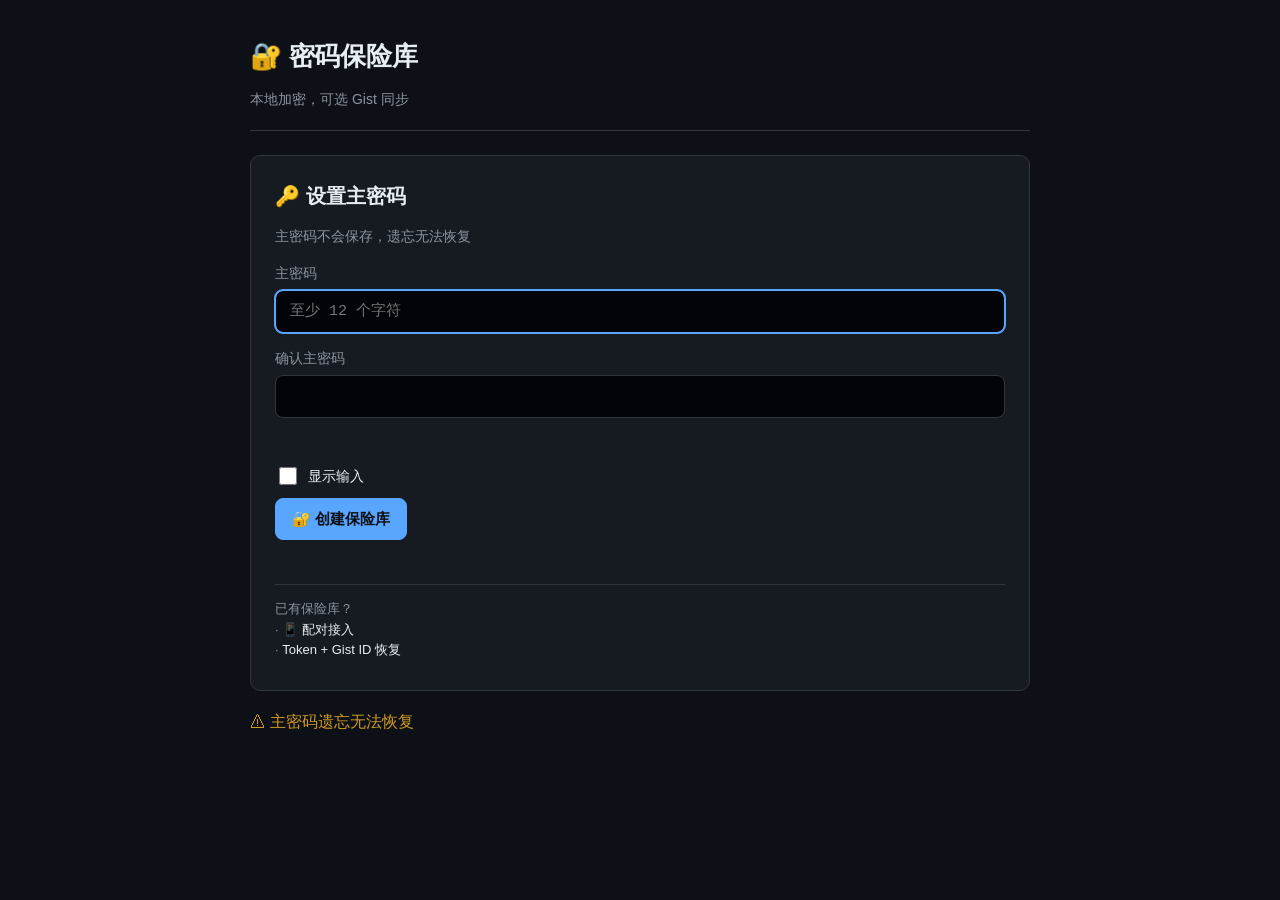
==== commit a5b10b82: "upd" ====
--- a/docs/index.html
+++ b/docs/index.html
@@ -16,7 +16,7 @@
 <section id="gate" class="card">
   <div id="gate-setup">
     <h2>🔑 设置主密码</h2>
-    <p class="hint">主密码不会保存，遗忘无法恢复。</p>
+    <p class="hint">主密码不会保存，遗忘无法恢复</p>
     <label>主密码
       <input type="password" id="setup-pw1" autocomplete="new-password" placeholder="至少 12 个字符">
     </label>
@@ -177,7 +177,7 @@
   <form method="dialog">
     <h3>📱 添加新设备</h3>
     <p class="hint">
-      新设备扫码或打开链接，输入 PIN 和主密码。30 秒内有效。
+      新设备扫码或打开链接，输入 PIN (30 秒内有效) 和主密码。
     </p>
     <div id="pair-qr" class="pair-qr"></div>
     <div class="pair-pin-box">
@@ -303,7 +303,7 @@
 </dialog>
 
 <footer>
-  <p class="warn">主密码遗忘无法恢复。</p>
+  <p class="warn">⚠ 主密码遗忘无法恢复</p>
 </footer>
 
 <script src="vault/crypto.js"></script>
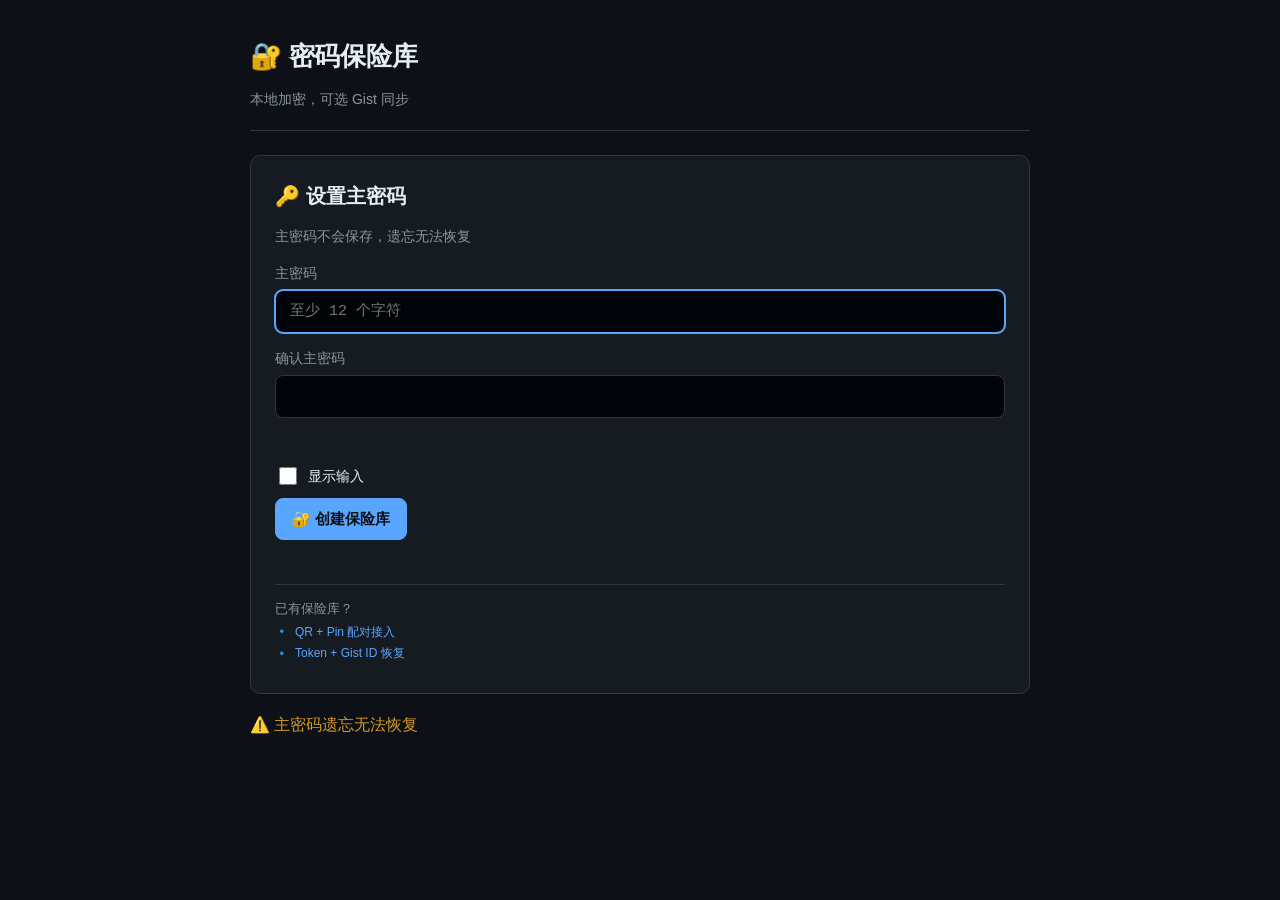
==== commit d28fc882: "upd" ====
--- a/docs/index.html
+++ b/docs/index.html
@@ -28,11 +28,11 @@
     <button id="setup-btn" class="primary">🔐 创建保险库</button>
     <div id="setup-status" class="status"></div>
     <hr>
-    <p class="hint small">
-      已有保险库？<br>
-      · <a href="#" id="pair-link">📱 配对接入</a><br>
-      · <a href="#" id="restore-link">Token + Gist ID 恢复</a>
-    </p>
+    <div class="hint small restore-options">
+      已有保险库？
+      <a href="#" id="pair-link"><span>🔹</span>QR + Pin 配对接入</a>
+      <a href="#" id="restore-link"><span>🔹</span>Token + Gist ID 恢复</a>
+    </div>
   </div>
 
   <div id="gate-unlock" hidden>
@@ -230,7 +230,7 @@
     <div id="r-status" class="status"></div>
     <div class="dialog-actions">
       <button type="button" id="r-cancel">取消</button>
-      <button type="button" id="r-go" class="primary">☁ 恢复</button>
+      <button type="button" id="r-go" class="primary">恢复</button>
     </div>
   </form>
 </dialog>
@@ -255,7 +255,7 @@
     <div id="a-status" class="status"></div>
     <div class="dialog-actions">
       <button type="button" id="a-cancel">取消</button>
-      <button type="button" id="a-go" class="primary">📱 接入</button>
+      <button type="button" id="a-go" class="primary">接入</button>
     </div>
   </form>
 </dialog>
@@ -303,7 +303,7 @@
 </dialog>
 
 <footer>
-  <p class="warn">⚠ 主密码遗忘无法恢复</p>
+  <p class="warn">⚠️ 主密码遗忘无法恢复</p>
 </footer>
 
 <script src="vault/crypto.js"></script>
--- a/docs/vault/vault.css
+++ b/docs/vault/vault.css
@@ -82,6 +82,27 @@
 a:hover { text-decoration: underline; }
 .warn { color: var(--yellow); }
 
+.restore-options {
+  display: block;
+}
+.restore-options a {
+  display: flex;
+  align-items: center;
+  gap: 6px;
+  width: fit-content;
+  margin-top: 3px;
+  color: var(--accent);
+  font-size: 12px;
+  font-weight: 400;
+}
+.restore-options a:hover {
+  color: var(--accent);
+  text-decoration: underline;
+}
+.restore-options span {
+  font-size: 11px;
+}
+
 .status { font-size: 14px; min-height: 20px; margin-top: 10px; color: var(--text-dim); }
 .status.ok { color: var(--green); }
 .status.err { color: var(--red); }
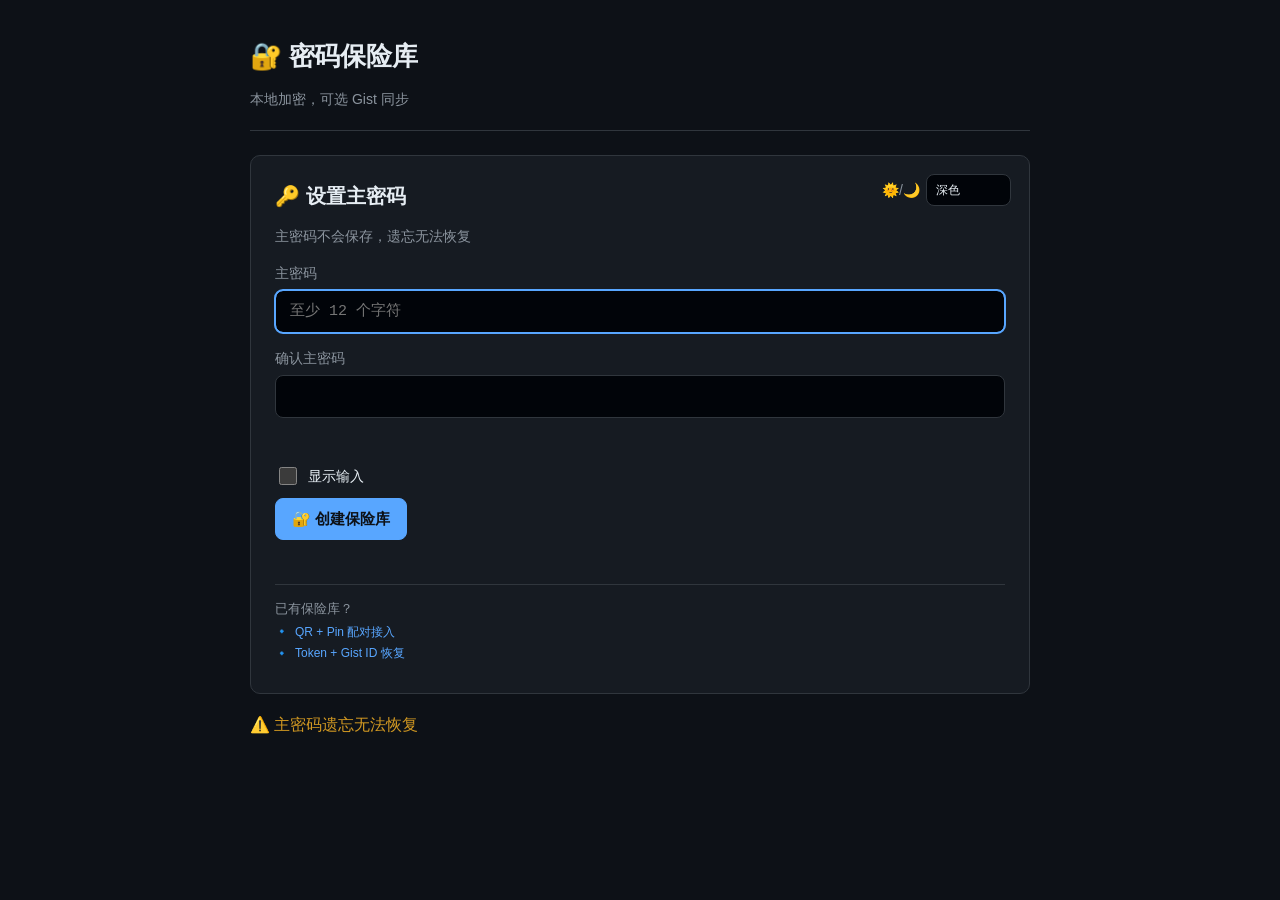
==== commit 54d78bf8: "upd" ====
--- a/docs/index.html
+++ b/docs/index.html
@@ -4,6 +4,15 @@
 <meta charset="UTF-8">
 <meta name="viewport" content="width=device-width, initial-scale=1.0">
 <title>密码保险库</title>
+<script>
+(() => {
+  try {
+    const saved = localStorage.getItem("rsa-vault-theme") || "dark";
+    const prefersLight = typeof matchMedia === "function" && matchMedia("(prefers-color-scheme: light)").matches;
+    document.documentElement.dataset.theme = saved === "system" ? (prefersLight ? "light" : "dark") : saved;
+  } catch {}
+})();
+</script>
 <link rel="stylesheet" href="vault/vault.css">
 </head>
 <body>
@@ -14,6 +23,13 @@
 
 <!-- ============ 解锁/设置界面 ============ -->
 <section id="gate" class="card">
+  <label class="theme-picker">🌞/🌙
+    <select id="gate-theme" aria-label="界面样式">
+      <option value="dark">深色</option>
+      <option value="light">浅色</option>
+      <option value="system">跟随系统</option>
+    </select>
+  </label>
   <div id="gate-setup">
     <h2>🔑 设置主密码</h2>
     <p class="hint">主密码不会保存，遗忘无法恢复</p>
@@ -49,6 +65,13 @@
 
 <!-- ============ 主界面 ============ -->
 <main id="app" hidden>
+  <label class="theme-picker">🌞/🌙
+    <select id="app-theme" aria-label="界面样式">
+      <option value="dark">深色</option>
+      <option value="light">浅色</option>
+      <option value="system">跟随系统</option>
+    </select>
+  </label>
   <div id="sync-badge" class="sync-badge" hidden></div>
   <div class="toolbar">
     <input type="search" id="search" placeholder="搜索站点…" autocomplete="off">
--- a/docs/vault/vault.css
+++ b/docs/vault/vault.css
@@ -1,4 +1,5 @@
 :root {
+  color-scheme: dark;
   --bg: #0d1117;
   --bg-soft: #161b22;
   --bg-input: #010409;
@@ -7,12 +8,29 @@
   --text-dim: #8b949e;
   --accent: #58a6ff;
   --accent-hover: #79b8ff;
+  --primary-text: #0d1117;
   --green: #3fb950;
   --red: #f85149;
   --yellow: #d29922;
   --mono: ui-monospace, SFMono-Regular, "SF Mono", Menlo, Consolas, "Liberation Mono", monospace;
   --sans: -apple-system, BlinkMacSystemFont, "Segoe UI", "PingFang SC", "Hiragino Sans GB",
           "Microsoft YaHei", "Noto Sans SC", sans-serif;
+}
+
+:root[data-theme="light"] {
+  color-scheme: light;
+  --bg: #f6f8fa;
+  --bg-soft: #ffffff;
+  --bg-input: #ffffff;
+  --border: #d0d7de;
+  --text: #24292f;
+  --text-dim: #57606a;
+  --accent: #0969da;
+  --accent-hover: #0550ae;
+  --primary-text: #ffffff;
+  --green: #1a7f37;
+  --red: #cf222e;
+  --yellow: #9a6700;
 }
 * { box-sizing: border-box; }
 html { -webkit-text-size-adjust: 100%; }
@@ -31,7 +49,8 @@
   background: var(--bg-soft); border: 1px solid var(--border); border-radius: 10px;
   padding: 24px; margin-bottom: 18px;
 }
-.card h2 { margin: 0 0 14px; font-size: 20px; font-weight: 600; }
+.card, main { position: relative; }
+.card h2 { margin: 0 140px 14px 0; font-size: 20px; font-weight: 600; }
 
 label {
   display: flex; flex-direction: column; gap: 6px;
@@ -42,6 +61,24 @@
   font-size: 14px; color: var(--text); margin-bottom: 10px;
 }
 label.full { display: block; margin-bottom: 12px; }
+
+.theme-picker {
+  position: absolute;
+  top: 18px;
+  right: 18px;
+  display: flex;
+  flex-direction: row;
+  align-items: center;
+  gap: 6px;
+  margin: 0;
+  color: var(--text-dim);
+}
+.theme-picker select {
+  width: auto;
+  min-height: 32px;
+  padding: 5px 26px 5px 9px;
+  font-size: 12px;
+}
 
 input[type=text], input[type=password], input[type=search], input[type=number], select {
   background: var(--bg-input); color: var(--text); border: 1px solid var(--border);
@@ -65,9 +102,9 @@
 }
 button:hover { border-color: var(--accent); color: var(--accent); }
 button.primary {
-  background: var(--accent); color: #0d1117; border-color: var(--accent); font-weight: 600;
-}
-button.primary:hover { background: var(--accent-hover); color: #0d1117; }
+  background: var(--accent); color: var(--primary-text); border-color: var(--accent); font-weight: 600;
+}
+button.primary:hover { background: var(--accent-hover); color: var(--primary-text); }
 button.primary:disabled { opacity: 0.5; cursor: wait; }
 button.danger { color: var(--red); border-color: var(--red); }
 button.danger:hover { background: var(--red); color: #fff; }
@@ -121,6 +158,10 @@
 
 /* 工具栏 */
 .toolbar { display: flex; gap: 10px; align-items: center; margin-bottom: 18px; flex-wrap: wrap; }
+.theme-picker + .sync-badge,
+.theme-picker + .toolbar {
+  margin-top: 18px;
+}
 .toolbar #search { flex: 1; min-width: 140px; }
 .toolbar button { flex-shrink: 0; }
 
@@ -228,7 +269,12 @@
   .tagline { font-size: 13px; }
 
   .card, main { padding: 18px; border-radius: 8px; }
-  .card h2 { font-size: 18px; }
+  .card h2 { margin-right: 0; font-size: 18px; }
+  .theme-picker {
+    position: static;
+    justify-content: flex-end;
+    margin-bottom: 12px;
+  }
 
   .toolbar { gap: 8px; }
   .toolbar #search { flex: 1 0 100%; order: -1; }
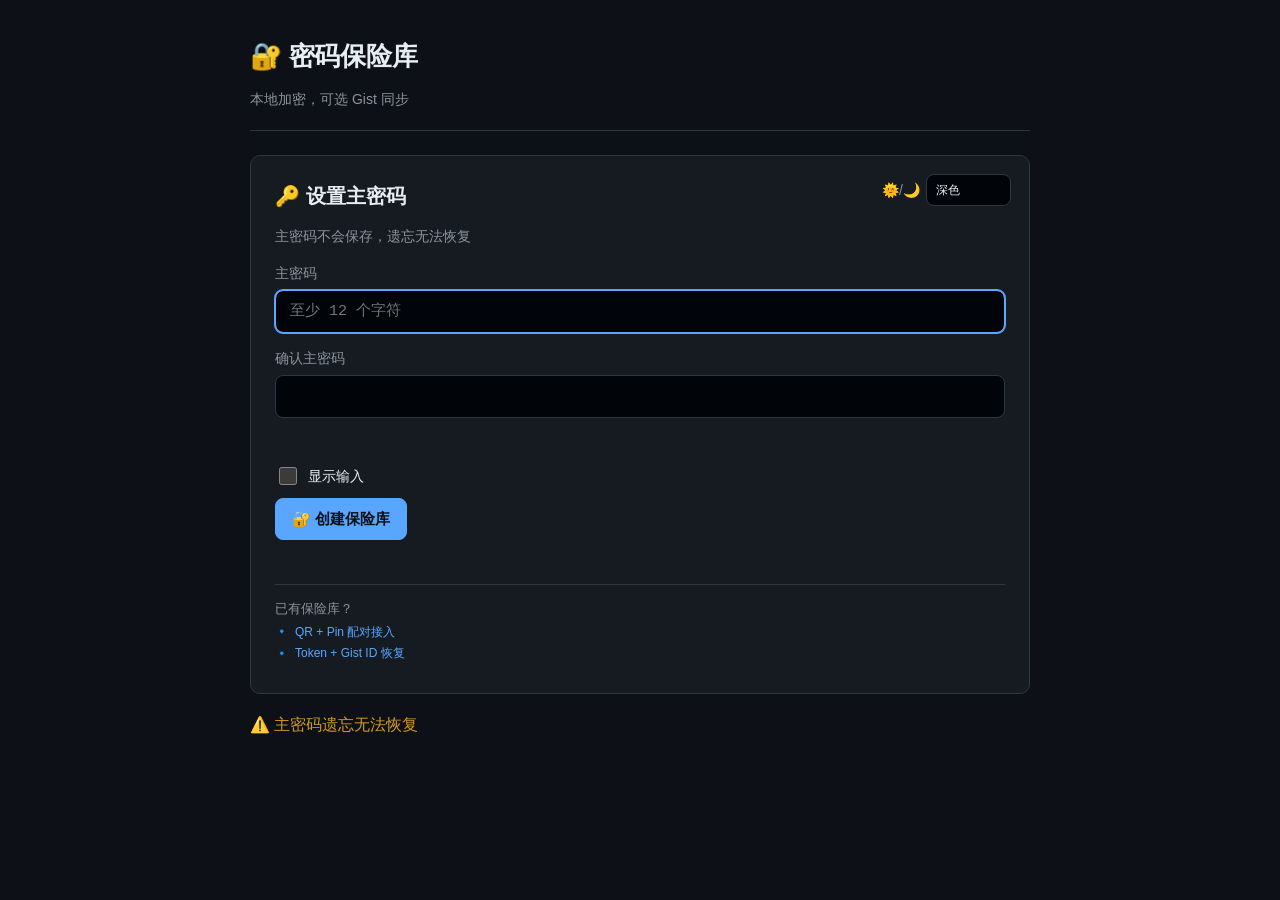
==== commit 77e70952: "fix qr generation and modify layout" ====
--- a/docs/index.html
+++ b/docs/index.html
@@ -122,6 +122,7 @@
   <form method="dialog">
     <h3>⚙ 设置</h3>
     <button type="button" id="m-sync" class="full">☁ 云同步</button>
+    <button type="button" id="m-add-device" class="full">📱 添加新设备</button>
     <button type="button" id="m-change" class="full">🔑 修改主密码</button>
     <button type="button" id="m-export" class="full">⬇ 导出备份</button>
     <label class="full">⬆ 导入备份
@@ -184,7 +185,6 @@
       </p>
       <div id="sync-on-status" class="status"></div>
       <div class="dialog-actions" style="flex-wrap: wrap; gap: 8px;">
-        <button type="button" id="sync-add-device" class="primary">📱 添加新设备</button>
         <button type="button" id="sync-pull">⬇ 立即拉取</button>
         <button type="button" id="sync-push">⬆ 立即推送</button>
         <button type="button" id="sync-replace-token">🔄 更换 Token</button>
--- a/docs/vault/vault.css
+++ b/docs/vault/vault.css
@@ -206,7 +206,7 @@
 
 /* ============ 配对 QR ============ */
 .pair-qr {
-  width: 260px; height: 260px; max-width: 100%;
+  width: 320px; max-width: 100%; aspect-ratio: 1 / 1; height: auto;
   margin: 12px auto; background: #fff; padding: 12px;
   border-radius: 8px;
 }
@@ -230,7 +230,7 @@
 .pair-url-row button { flex-shrink: 0; }
 
 @media (max-width: 640px) {
-  .pair-qr { width: 220px; height: 220px; }
+  .pair-qr { width: 300px; }
   .pair-pin { font-size: 26px; letter-spacing: 3px; }
 }
 
